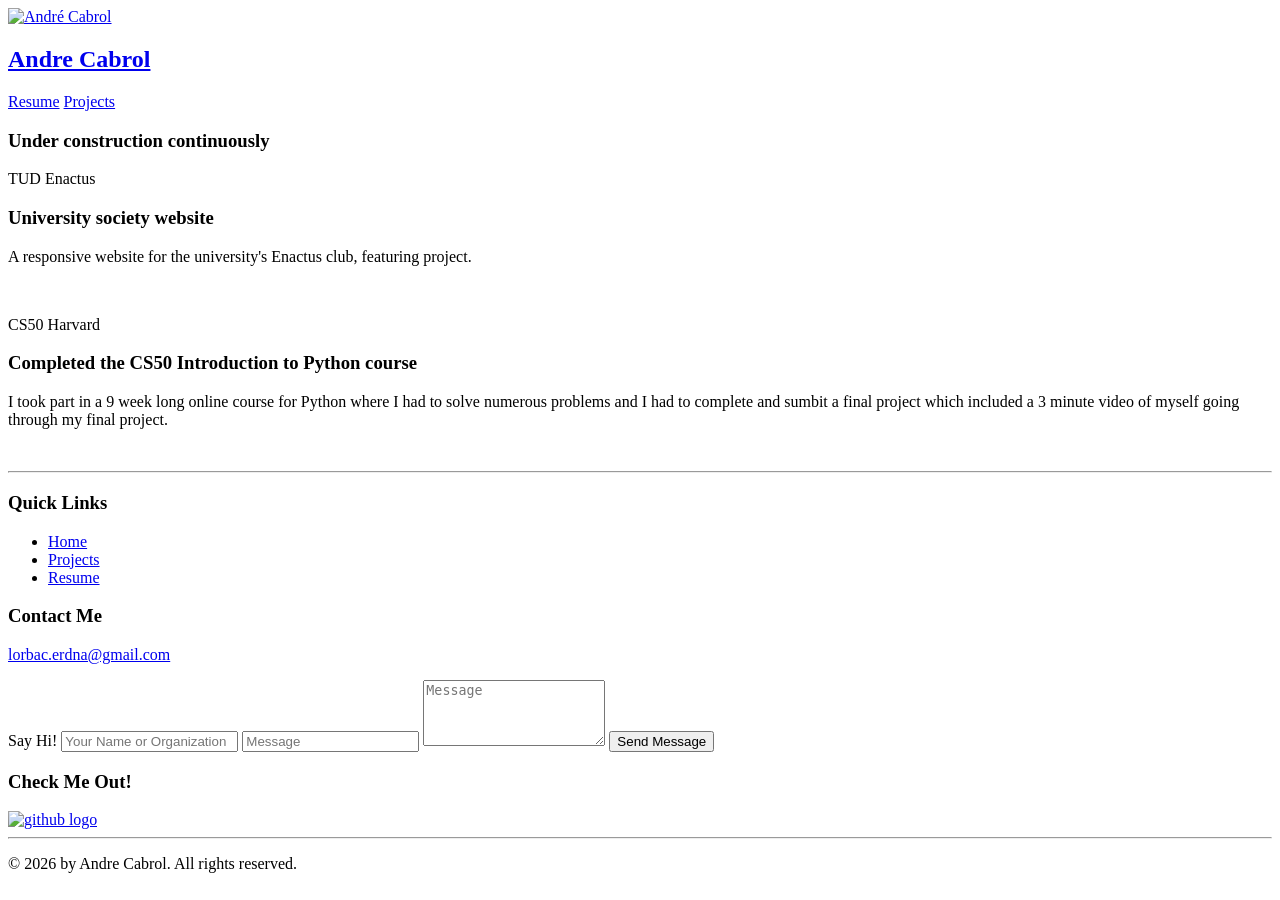
==== projects.html @ b54ac52d "form" ====
<!DOCTYPE html>
<html lang="en">

<head>
    <meta charset="UTF-8">
    <meta name="viewport" content="width=device-width, initial-scale=1.0">
    <title>My Projects!-Andre</title>
    <link rel="stylesheet" href="style.css">
    <link rel="preconnect" href="https://fonts.googleapis.com">
    <link rel="preconnect" href="https://fonts.gstatic.com" crossorigin>
    <link
        href="https://fonts.googleapis.com/css2?family=Abril+Fatface&family=Archivo+Black&family=Merriweather:ital,opsz,wght@0,18..144,300..900;1,18..144,300..900&family=Space+Mono:ital,wght@0,400;0,700;1,400;1,700&family=Work+Sans:ital,wght@0,100..900;1,100..900&display=swap"
        rel="stylesheet">
    <link
        href="https://fonts.googleapis.com/css2?family=Abril+Fatface&family=Archivo+Black&family=Merriweather:ital,opsz,wght@0,18..144,300..900;1,18..144,300..900&family=Open+Sans:ital,wght@0,300..800;1,300..800&family=Space+Mono:ital,wght@0,400;0,700;1,400;1,700&family=Work+Sans:ital,wght@0,100..900;1,100..900&display=swap"
        rel="stylesheet">
    <link rel="icon" href="images/nameLogo.png" type="image/png">
    <script src="https://kit.fontawesome.com/720de92e9b.js" crossorigin="anonymous"></script>
</head>

<body>
    <section class="navsection">
        <a href="index.html" class="nameLogo">
            <img src="images/nameLogo.png" alt="André Cabrol">
            <h2>Andre Cabrol</h2>
        </a>
        <nav role="navigation" style="transition: all; transform: translateY(0px) translateX(0px);" class="navigation">


            <a href="Andre-Cabrol.pdf" class="nav-link nav-p" style="max-width: 1004px;">Resume</a>

            <a href="projects.html" class="nav-link nav-p" style="max-width: 1004px;">Projects</a>



        </nav>
    </section>
    <div class="pgproject">
        <div class="constr-box">
            <h3 class="h3-constr"><b>Under construction continuously</b></h3>
        </div>
        <div class="project-card">
            <div class="project-card-content">
                <p class="org">TUD Enactus</p>
                <h3>University society website</h3>
                <p>A responsive website for the university's Enactus club, featuring project.</p>
            </div>
            <a href=""><img class="project-card-img" src="images/enactus-project-img.png" alt=""></a>
        </div>
        <div class="project-card">
            <div class="project-card-content">
                <p class="org">CS50 Harvard</p>
                <h3>Completed the CS50 Introduction to Python course</h3>
                <p>I took part in a 9 week long online course for Python where I had to solve numerous problems and I
                    had to complete and sumbit a final project which included a 3 minute video of myself going through
                    my final project.</p>
            </div>
            <a href=""><img class="project-card-img" src="images/" alt=""></a>
        </div>
    </div>
    <footer>
        <div>
            <hr>
        </div>
        <div class="ft-content">

            <div class="ft-box">
                <h3 class="ft-h3">Quick Links</h3>
                <ul>
                    <li class="qlink"><a href="index.html">Home</a></li>
                    <li class="qlink"><a href="projects.html">Projects</a></li>
                    <li class="qlink"><a href="Resume.html">Resume</a></li>
                </ul>
            </div>
            <div class="ft-box email-c">
                <h3 class="ft-h3">Contact Me</h3>
                <a href="mailto:lorbac.erdna@gmail.com" target="_blank">
                    <p><i class="fa-c fa-solid fa-envelope"></i> lorbac.erdna@gmail.com</p>
                </a>
                <form class="contact-form" action="https://send.webforms.to/wft_jjjt4yd97hhkkgtuuwcm" method="POST">
                    <label placeholder="Say Hi!" class="contact-lbl" for="message">Say Hi!</label>
                    <input placeholder="Your Name or Organization" class="text" type="text" name="name" required />
                    <input placeholder="Message" class="text" type="email" name="email" required />

                    <textarea placeholder="Message" class="text" name="message" rows="4" required></textarea>
                    <button type="submit" class="cta-button-2">Send Message <i class="fa-regular fa-paper-plane"
                            style="color: rgb(255, 255, 255);"></i></button>
                </form>



            </div>
            <div class="ft-box emai">
                <h3 class="ft-h3">Check Me Out!</h3>
                <a href="https://github.com/Cabrolse" alt="Github link"><img src="images/github.png" class="ft-social"
                        alt="github logo"></a>
            </div>
        </div>
        <hr>
        <div class="footer-bottom">
            <p>&copy; 2026 by Andre Cabrol. All rights reserved.</p>

        </div>


    </footer>

    <script src="script.js">
    </script>
</body>

</html>
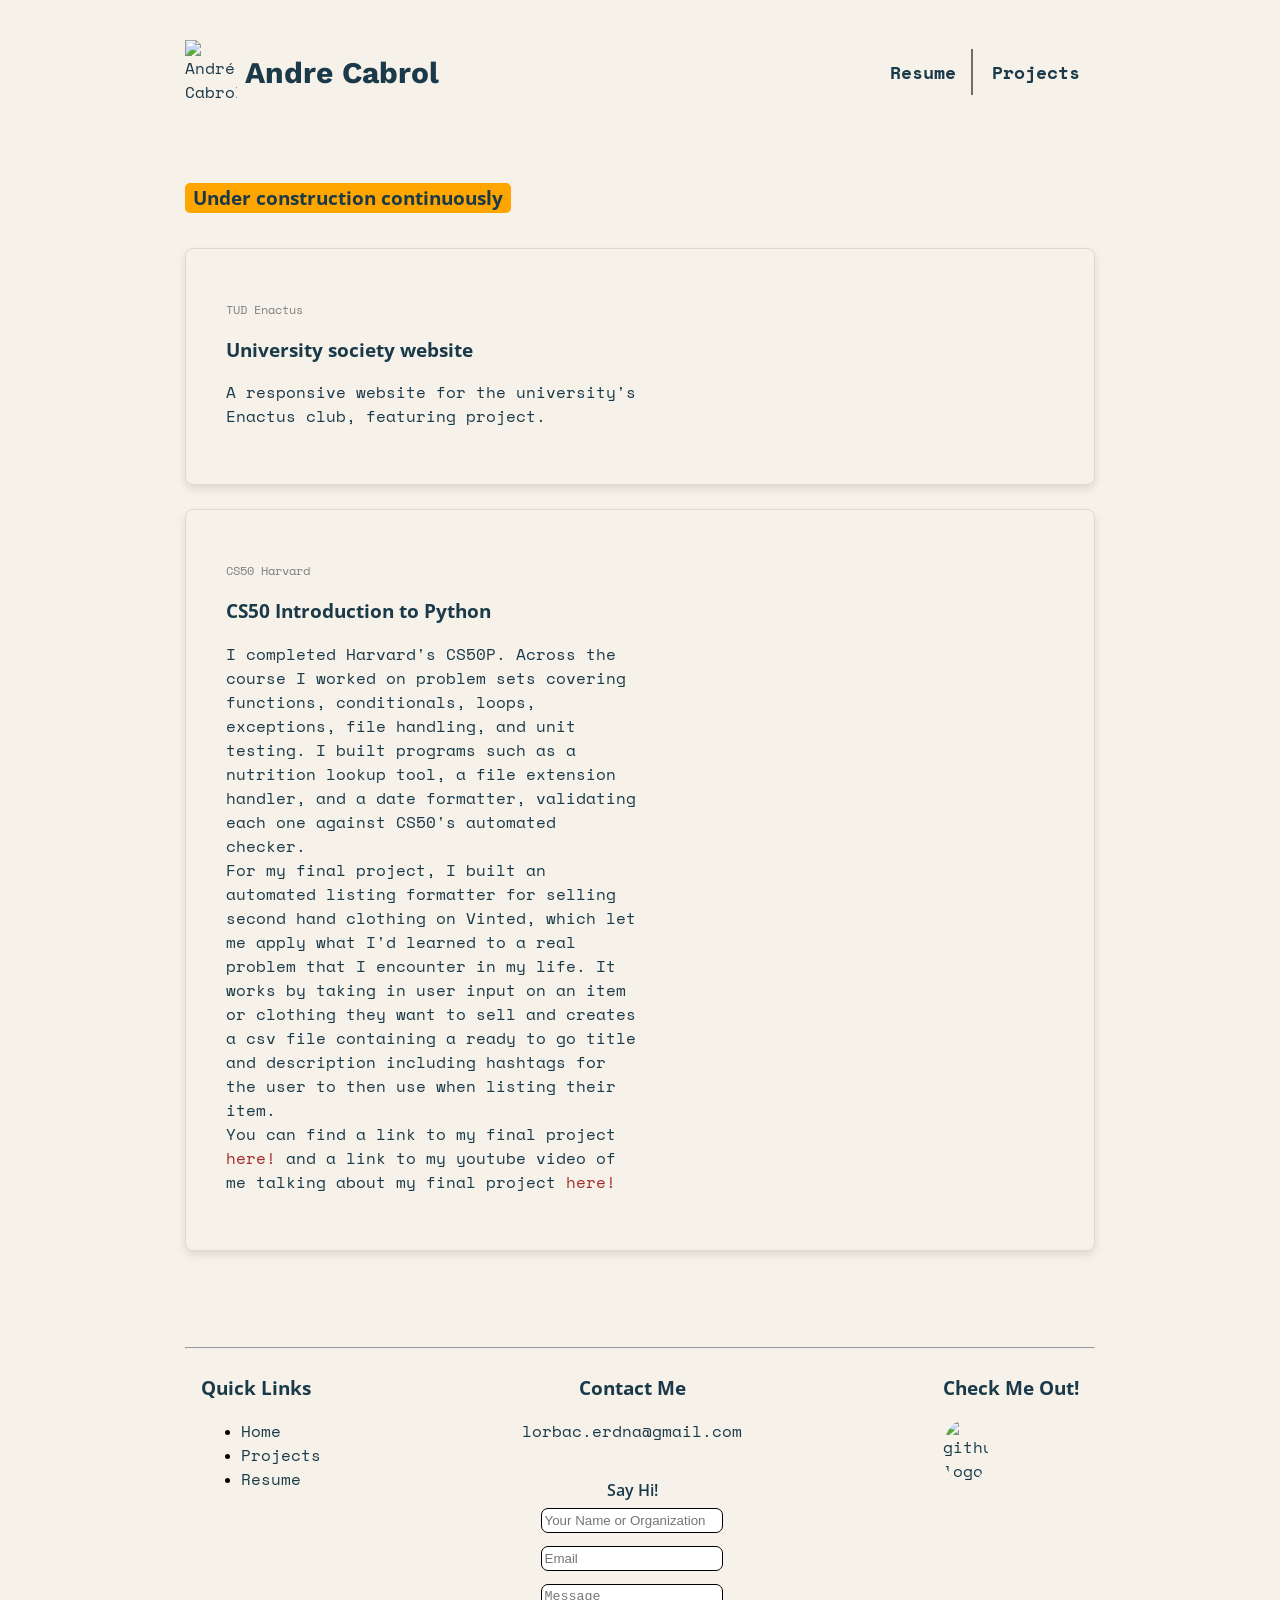
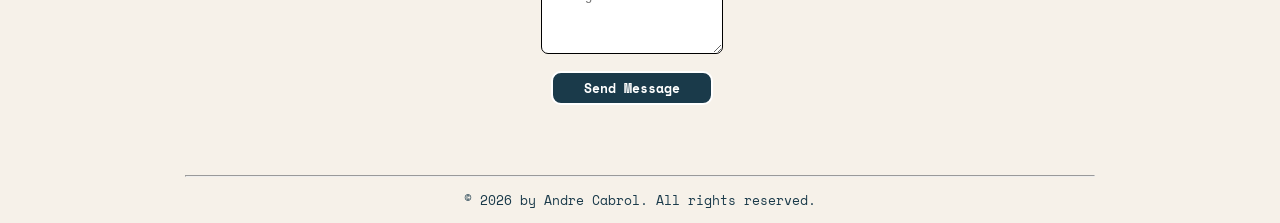
==== commit 08093fef: "added cs50P to projects, tweaked footer" ====
--- a/projects.html
+++ b/projects.html
@@ -50,12 +50,28 @@
         <div class="project-card">
             <div class="project-card-content">
                 <p class="org">CS50 Harvard</p>
-                <h3>Completed the CS50 Introduction to Python course</h3>
-                <p>I took part in a 9 week long online course for Python where I had to solve numerous problems and I
-                    had to complete and sumbit a final project which included a 3 minute video of myself going through
-                    my final project.</p>
+                <h3>CS50 Introduction to Python</h3>
+                <p>I completed Harvard's CS50P. Across the course I worked on problem sets covering functions,
+                    conditionals, loops, exceptions, file handling, and unit testing. I built programs
+                    such as a nutrition lookup tool, a file extension handler, and a date formatter, validating
+                    each one against CS50's automated checker.
+                    <br>
+                    For my final project, I built an automated
+                    listing formatter for selling second hand clothing on Vinted, which let me apply what I'd
+                    learned to a real problem that I encounter in my life. It works by taking in user input on
+                    an item or clothing they want to sell and creates a csv file containing a ready to go
+                    title and description including hashtags for the user to then use when listing their item.
+                    <br>
+                    You can find a link to my final project <a href="https://github.com/Cabrolse/CS50-final-project2"
+                        style="color: brown">here!</a> and a link to my youtube video of me talking about my
+                    final project <a href="https://youtu.be/NmfFCqXqmx0?si=HtzMQELiMqKAx57e"
+                        style="color: brown;">here!</a>
+
+                </p>
             </div>
-            <a href=""><img class="project-card-img" src="images/" alt=""></a>
+            <a href="https://cs50.harvard.edu/certificates/6349d56a-e161-4eae-a6f4-4a55f56166c6"><img
+                    class="project-card-img"
+                    src="https://certificates.cs50.io/6349d56a-e161-4eae-a6f4-4a55f56166c6.png?size=letter" alt=""></a>
         </div>
     </div>
     <footer>
@@ -80,7 +96,7 @@
                 <form class="contact-form" action="https://send.webforms.to/wft_jjjt4yd97hhkkgtuuwcm" method="POST">
                     <label placeholder="Say Hi!" class="contact-lbl" for="message">Say Hi!</label>
                     <input placeholder="Your Name or Organization" class="text" type="text" name="name" required />
-                    <input placeholder="Message" class="text" type="email" name="email" required />
+                    <input placeholder="Email" class="text" type="email" name="email" required />
 
                     <textarea placeholder="Message" class="text" name="message" rows="4" required></textarea>
                     <button type="submit" class="cta-button-2">Send Message <i class="fa-regular fa-paper-plane"
--- a/style.css
+++ b/style.css
@@ -0,0 +1,859 @@
+/* elements */
+:root {
+  --dblue: #1a3a4a;
+  --mblue: #ff7f50;
+  --secondary-color: #8e969d;
+  --accent-color: #6e6e6e;
+  --background-color: #f6f1e9;
+  --text-color: #524d4d;
+}
+
+body {
+  max-width: 940px;
+  margin-left: auto;
+  margin-right: auto;
+  overflow: scroll;
+  background-color: var(--background-color);
+  padding: 0 15px;
+  width: 100%;
+}
+
+h1 {
+  font-family: "Archivo Black";
+  z-index: 1;
+  position: absolute;
+  padding-top: 20px;
+  color: var(--dblue);
+}
+
+h2 {
+  z-index: 1;
+  font-family: "work sans";
+  color: var(--dblue);
+}
+
+h3,
+label {
+  font-family: "open sans";
+  color: var(--dblue);
+}
+
+p,
+a,
+
+button {
+  font-family: "space mono";
+  color: var(--dblue);
+}
+
+a {
+  background-color: #0000;
+  text-decoration: none;
+  color: var(--dblue);
+}
+
+* {
+  box-sizing: border-box;
+}
+
+/* navbar */
+.navsection {
+  padding-top: 32px;
+  max-width: 940px;
+  margin-left: auto;
+  margin-right: auto;
+  height: auto;
+  display: flex;
+  flex-wrap: wrap;
+  justify-content: space-between;
+  align-items: center;
+  padding-bottom: 20px;
+}
+
+.nameLogo {
+  float: left;
+  position: relative;
+  display: inline-flex;
+  align-items: center;
+  gap: 0.5rem;
+  text-decoration: none;
+}
+
+.nameLogo img {
+  width: 52px;
+  height: auto;
+  transition: transform 0.3s ease;
+}
+
+.nameLogo h2 {
+  margin: 0;
+  font-size: 30px;
+  color: var(--dblue);
+  transition: 0.3s ease;
+}
+
+.nameLogo:hover h2 {
+  color: var(--mblue);
+}
+
+.nameLogo:hover img {
+  transform: rotate(15deg);
+}
+
+.nav-p {
+  text-align: center;
+}
+
+.nav-link {
+  padding: 10px 15px;
+  text-decoration: none;
+  border-right: 2px solid #6e6e6e;
+  transition:
+    color 0.3s ease,
+    transform 0.3s ease;
+  transform-origin: center;
+  font-weight: 600;
+  font-size: clamp(14px, 3vw, 18px);
+}
+
+.nav-link:last-child {
+  border-right: none;
+}
+
+.nav-link:hover {
+  color: var(--mblue);
+}
+
+.navigation {
+  float: right;
+  max-width: fit-content;
+}
+
+.mycontain {
+  padding-top: 70px;
+  padding-bottom: 50px;
+}
+
+/* hero of my main page! */
+.hero-andre {
+  border-radius: 50%;
+  transition:
+    transform 0.5s ease,
+    box-shadow 0.5s ease;
+  border: 10px solid var(--mblue);
+  width: clamp(150px, 40vw, 300px);
+  height: auto;
+  max-width: 100%;
+  animation: pop 1.5s ease;
+}
+
+.hero-andre:hover {
+  box-shadow: 0 12px 24px rgba(255, 127, 80, 0.45);
+  /* Soft coral */
+  transform: scale(1.05);
+}
+
+.hero-part1 {
+  display: flex;
+  text-align: right;
+  gap: 1rem;
+}
+
+.hero-h2 {
+  font-size: clamp(28px, 6vw, 50px);
+  opacity: 0;
+  animation: fadeInUp 1s ease;
+  animation-fill-mode: forwards;
+  animation-delay: 0.9s;
+}
+
+.hero-h1 {
+  font-size: clamp(48px, 12vw, 90px);
+  font-weight: 800;
+  opacity: 0;
+  animation: fadeIndown 1s ease;
+  animation-fill-mode: forwards;
+}
+
+.hero-home-h3 {
+  font-size: clamp(18px, 5vw, 30px);
+  animation: fadeinRight 1s ease;
+}
+
+.hero-p {
+  font-size: clamp(14px, 4vw, 22px);
+  opacity: 0;
+  animation: fadeinRight 1s ease;
+  animation-fill-mode: forwards;
+  animation-delay: 0.5s;
+}
+
+.hero-part2 {
+  display: flex;
+  align-items: center;
+  gap: 2rem;
+}
+
+.hero-social img {
+  width: clamp(40px, 10vw, 60px);
+  border-radius: 50%;
+  transition:
+    transform 0.3s ease,
+    box-shadow 0.3s ease;
+  position: relative;
+}
+
+.social1 {
+  opacity: 0;
+  animation: fadeinRight 1s ease;
+  animation-fill-mode: forwards;
+  animation-delay: 0.7s;
+}
+
+.social2 {
+  opacity: 0;
+  animation: fadeinRight 1s ease;
+  animation-fill-mode: forwards;
+  animation-delay: 0.9s;
+}
+
+.social3 {
+  opacity: 0;
+  animation: fadeinRight 1s ease;
+  animation-fill-mode: forwards;
+  animation-delay: 1.1s;
+}
+
+.hero-social:hover img {
+  transform: translateX(5px);
+  box-shadow: 0 12px 24px rgba(255, 127, 80, 0.3);
+  /* Soft coral glow */
+  transition: all 0.3s cubic-bezier(0.175, 0.885, 0.32, 1.275);
+}
+
+/* footer */
+.ft-social {
+  width: clamp(35px, 8vw, 45px);
+  height: auto;
+  border-radius: 50%;
+  transition:
+    transform 0.5s ease,
+    box-shadow 0.5s ease;
+  display: flex;
+  justify-content: center;
+  align-items: center;
+}
+
+.ft-social:hover {
+  transform: translateY(-5px);
+  box-shadow: 0 12px 24px rgba(255, 127, 80, 0.3);
+  /* Soft coral glow */
+  transition: all 0.3s cubic-bezier(0.175, 0.885, 0.32, 1.275);
+}
+
+.ft-content {
+  display: flex;
+  justify-content: space-between;
+  align-items: flex-start;
+  flex-wrap: wrap;
+  gap: clamp(1rem, 5vw, 2.5rem);
+  margin: 0 auto;
+  max-width: 1100px;
+  margin-bottom: 2.5rem;
+  padding: 0 1rem;
+}
+
+.ft-content a {
+  transition: color 0.3s ease;
+}
+
+.ft-content a:hover {
+  color: var(--mblue);
+}
+
+.ftbox {
+  display: flex;
+  flex-direction: column;
+  align-items: center;
+  text-align: center;
+  padding: 20px 0;
+}
+
+.email-c {
+  text-align: center;
+}
+
+.contact-form {
+  padding: 20px;
+  display: flex;
+  flex-direction: column;
+}
+
+.contact-lbl {
+  font-weight: 600;
+}
+
+.cta-button-2 {
+  margin: 10px;
+  padding: 5px 0px;
+  border-radius: 10px;
+  font-weight: 600;
+  background-color: var(--dblue);
+  border: 2px solid;
+  opacity: 1;
+  color: white;
+}
+
+.ft-h3 li {
+  list-style: none;
+}
+
+.text {
+  border-radius: 7px;
+  margin: 0.5em 0;
+  border: 1.5px solid;
+  padding: 0.3em 0.2em;
+}
+
+.footer-bottom {
+  font-size: small;
+  font-weight: 100;
+  text-align: center;
+}
+
+/* hero of my resume page! */
+.hero-res {
+  align-items: center;
+  text-align: center;
+  animation: fadepop 1.5s ease;
+  animation-fill-mode: forwards;
+  animation-delay: 0.2s;
+}
+
+.cv {
+  width: clamp(120px, 50vw, 200px);
+  height: auto;
+  border-radius: 10px;
+  border: 2px solid #ccc;
+  transition:
+    box-shadow 0.3s ease,
+    transform 0.5s ease;
+  animation: wiggle 2s infinite;
+
+}
+
+.cv-page {
+  padding: 140px 0;
+}
+
+
+.cv:hover {
+  box-shadow: 0 12px 24px rgba(255, 127, 80, 0.77);
+  /* Soft coral glow */
+  transition: all 0.3s cubic-bezier(0.175, 0.885, 0.32, 1.275);
+  transform: translateY(-5px);
+}
+
+/* hero of my projects page! */
+
+.pgproject {
+  padding: 1rem 0 4rem;
+}
+
+.constr-box {
+  margin: 0;
+  padding: 1.5rem 0 1rem;
+  display: flex;
+  justify-content: left;
+  align-items: center;
+
+  opacity: 0;
+  animation: fadeInUp 0.8s ease;
+  animation-fill-mode: forwards;
+  animation-delay: 0.2s;
+  background-color: var(--background-color);
+}
+
+.h3-constr {
+  background-color: orange;
+  text-align: center;
+  padding: 4px 8px;
+  display: inline-block;
+  border-radius: 5px;
+  line-height: 1.2;
+}
+
+.space {
+  padding: clamp(50px, 10vw, 320px);
+}
+
+.space-res {
+  padding: clamp(50px, 10vw, 300px);
+}
+
+.project-card {
+  display: flex;
+  align-items: center;
+  border: 1px solid rgba(26, 58, 74, 0.12);
+  border-radius: 8px;
+  box-shadow: 0 4px 8px rgba(0, 0, 0, 0.1);
+  transition:
+    transform 0.3s ease,
+    box-shadow 0.3s ease;
+  gap: 20px;
+  padding: 20px;
+  margin-bottom: 1.5rem;
+}
+
+.org {
+  color: grey;
+  font-size: 12px;
+}
+
+.project-card-content {
+  flex: 1 1 0;
+  padding: 20px;
+  min-width: 0;
+}
+
+.project-card>a {
+  flex: 0 1 45%;
+  min-width: 0;
+}
+
+.project-card-img {
+  display: block;
+  width: 100%;
+  max-width: 450px;
+  height: auto;
+  border-radius: 10px;
+}
+
+/* RESPONSIVE DESIGN FOR TABLET & MOBILE */
+
+/* Keep project cards stacked until there is enough room for the image. */
+@media (max-width: 900px) {
+  .project-card {
+    align-items: stretch;
+    flex-direction: column;
+    gap: 0.5rem;
+    padding: 1rem;
+  }
+
+  .project-card-content {
+    padding: 0.75rem;
+  }
+
+  .project-card-img {
+    width: 100%;
+    max-width: none;
+  }
+
+  .project-card>a {
+    flex-basis: auto;
+  }
+}
+
+/* Tablets (768px and below) */
+@media (max-width: 768px) {
+  body {
+    padding: 0 10px;
+  }
+
+  .navsection {
+    flex-direction: column;
+    padding-top: 20px;
+    padding-bottom: 15px;
+    height: auto;
+    gap: 15px;
+  }
+
+  .nameLogo {
+    width: 100%;
+    justify-content: center;
+    margin-bottom: 10px;
+  }
+
+  .nameLogo h2 {
+    font-size: 24px;
+  }
+
+  .nameLogo img {
+    width: 40px;
+  }
+
+  .navigation {
+    width: 100%;
+    display: flex;
+    justify-content: center;
+    flex-wrap: wrap;
+    float: none;
+  }
+
+  .nav-link {
+    padding: 8px 12px;
+    font-size: 14px;
+    border-right: 2px solid #6e6e6e;
+  }
+
+  .mycontain {
+    padding-top: 30px;
+    padding-bottom: 50px;
+  }
+
+  .hero-part1 {
+    flex-direction: column;
+    text-align: center;
+    gap: 0.5rem;
+  }
+
+  .hero-h2 {
+    font-size: 28px;
+  }
+
+  .hero-h1 {
+    font-size: 50px;
+  }
+
+  .hero-home-h3 {
+    font-size: 20px;
+  }
+
+  .hero-p {
+    font-size: 16px;
+  }
+
+  .hero-part2 {
+    flex-direction: column;
+    gap: 1.5rem;
+  }
+
+  .hero-andre {
+    width: clamp(140px, 40vw, 250px);
+  }
+
+  .hero-social img {
+    width: clamp(40px, 10vw, 50px);
+  }
+
+  .ft-content {
+    gap: 1.5rem;
+    flex-direction: column;
+  }
+
+  .ftbox {
+    flex: 1 1 100%;
+    text-align: center;
+  }
+
+  .cv {
+    width: clamp(100px, 40vw, 180px);
+  }
+
+  .constr-box {
+    padding-top: 1rem;
+  }
+
+}
+
+.project-card {
+  opacity: 0;
+  animation: fadeIndown 1s ease;
+  animation-fill-mode: forwards;
+}
+
+/* Mobile Phones (480px and below) */
+@media (max-width: 480px) {
+  body {
+    padding: 0 8px;
+  }
+
+  h1 {
+    padding-top: 10px;
+    position: relative;
+  }
+
+  .navsection {
+    padding-top: 15px;
+    padding-bottom: 10px;
+    gap: 10px;
+  }
+
+  .nameLogo {
+    font-size: 14px;
+    margin-bottom: 5px;
+  }
+
+  .nameLogo h2 {
+    font-size: 18px;
+  }
+
+  .nameLogo img {
+    width: 32px;
+  }
+
+  .navigation {
+    gap: 0;
+    width: 100%;
+  }
+
+  .nav-link {
+    padding: 6px 8px;
+    font-size: 12px;
+    border-right: 1px solid #6e6e6e;
+  }
+
+  .nav-p {
+    text-align: center;
+  }
+
+  .mycontain {
+    padding-top: 20px;
+    padding-bottom: 30px;
+  }
+
+  h2 {
+    font-size: 18px;
+  }
+
+  h3 {
+    font-size: 14px;
+  }
+
+  p,
+  a {
+    font-size: 12px;
+  }
+
+  .hero-part1 {
+    flex-direction: column;
+    text-align: center;
+    gap: 0.25rem;
+  }
+
+  .hero-h2 {
+    font-size: 20px;
+  }
+
+  .hero-h1 {
+    font-size: 36px;
+    position: relative;
+  }
+
+  .hero-home-h3 {
+    font-size: 16px;
+  }
+
+  .hero-p {
+    font-size: 13px;
+    line-height: 1.4;
+  }
+
+  .hero-part2 {
+    flex-direction: column;
+    gap: 1rem;
+    text-align: center;
+  }
+
+  .hero-andre {
+    width: clamp(100px, 35vw, 180px);
+    border: 6px solid var(--mblue);
+  }
+
+  .hero-social img {
+    width: 35px;
+  }
+
+  .ft-social {
+    width: clamp(30px, 8vw, 40px);
+  }
+
+  .ft-content {
+    gap: 1rem;
+    flex-direction: column;
+  }
+
+  .ftbox {
+    flex: 1 1 100%;
+    text-align: center;
+  }
+
+  .footer-bottom {
+    font-size: 10px;
+    margin-top: 10px;
+  }
+
+  .space {
+    padding: clamp(30px, 5vw, 80px);
+  }
+
+  .space-res {
+    padding: clamp(30px, 5vw, 80px);
+  }
+
+  .hero-res {
+    padding: clamp(30px, 5vw, 60px) 0;
+  }
+
+  .cv {
+    width: clamp(80px, 35vw, 150px);
+  }
+
+  .constr-box {
+    padding: 0.75rem 0 1rem;
+  }
+
+  .h3-constr {
+    font-size: 14px;
+    padding: 3px 6px;
+  }
+
+  .pgproject {
+    padding-bottom: 2rem;
+  }
+
+  .project-card {
+    gap: 0.25rem;
+    padding: 0.75rem;
+    margin-bottom: 1rem;
+  }
+
+  .project-card-content {
+    padding: 0.5rem;
+  }
+
+  .project-card-content h3 {
+    line-height: 1.35;
+  }
+
+  .project-card-content p {
+    line-height: 1.5;
+  }
+}
+
+/* Extra small devices (under 360px) */
+@media (max-width: 360px) {
+  .nameLogo h2 {
+    font-size: 16px;
+  }
+
+  .hero-h1 {
+    font-size: 28px;
+  }
+
+  .hero-h2 {
+    font-size: 16px;
+  }
+
+  .hero-home-h3 {
+    font-size: 14px;
+  }
+
+  .hero-p {
+    font-size: 12px;
+  }
+
+  .nav-link {
+    padding: 5px 6px;
+    font-size: 11px;
+  }
+
+  .h1-about {
+    font-size: 22px;
+  }
+}
+
+@keyframes pop {
+  0% {
+    transform: scale(0.5);
+  }
+
+  50% {
+    transform: scale(1.1);
+  }
+
+  100% {
+    transform: scale(1);
+  }
+}
+
+@keyframes fadepop {
+  0% {
+    opacity: 0;
+    transform: scale(0.2);
+  }
+
+  50% {
+    opacity: 0.8;
+    transform: scale(1.1);
+  }
+
+  100% {
+    opacity: 1;
+    transform: scale(1);
+  }
+}
+
+@keyframes fadeinRight {
+  0% {
+    opacity: 0;
+    transform: translateX(100px);
+  }
+
+  100% {
+    opacity: 1;
+    transform: translateX(0);
+  }
+}
+
+@keyframes fadeIndown {
+  0% {
+    opacity: 0;
+    transform: translateY(50px);
+  }
+
+  100% {
+    opacity: 1;
+    transform: translateY(0);
+  }
+}
+
+@keyframes fadeInUp {
+  0% {
+    opacity: 0;
+    transform: translateY(-50px);
+  }
+
+  100% {
+    opacity: 1;
+    transform: translateY(0);
+  }
+}
+
+@keyframes wiggle {
+
+  0%,
+  100% {
+    transform: rotate(0deg);
+  }
+
+  5% {
+    transform: rotate(-4deg);
+  }
+
+  10% {
+    transform: rotate(4deg);
+  }
+
+  15% {
+    transform: rotate(-3deg);
+  }
+
+  20% {
+    transform: rotate(3deg);
+  }
+
+  25% {
+    transform: rotate(0deg);
+  }
+}
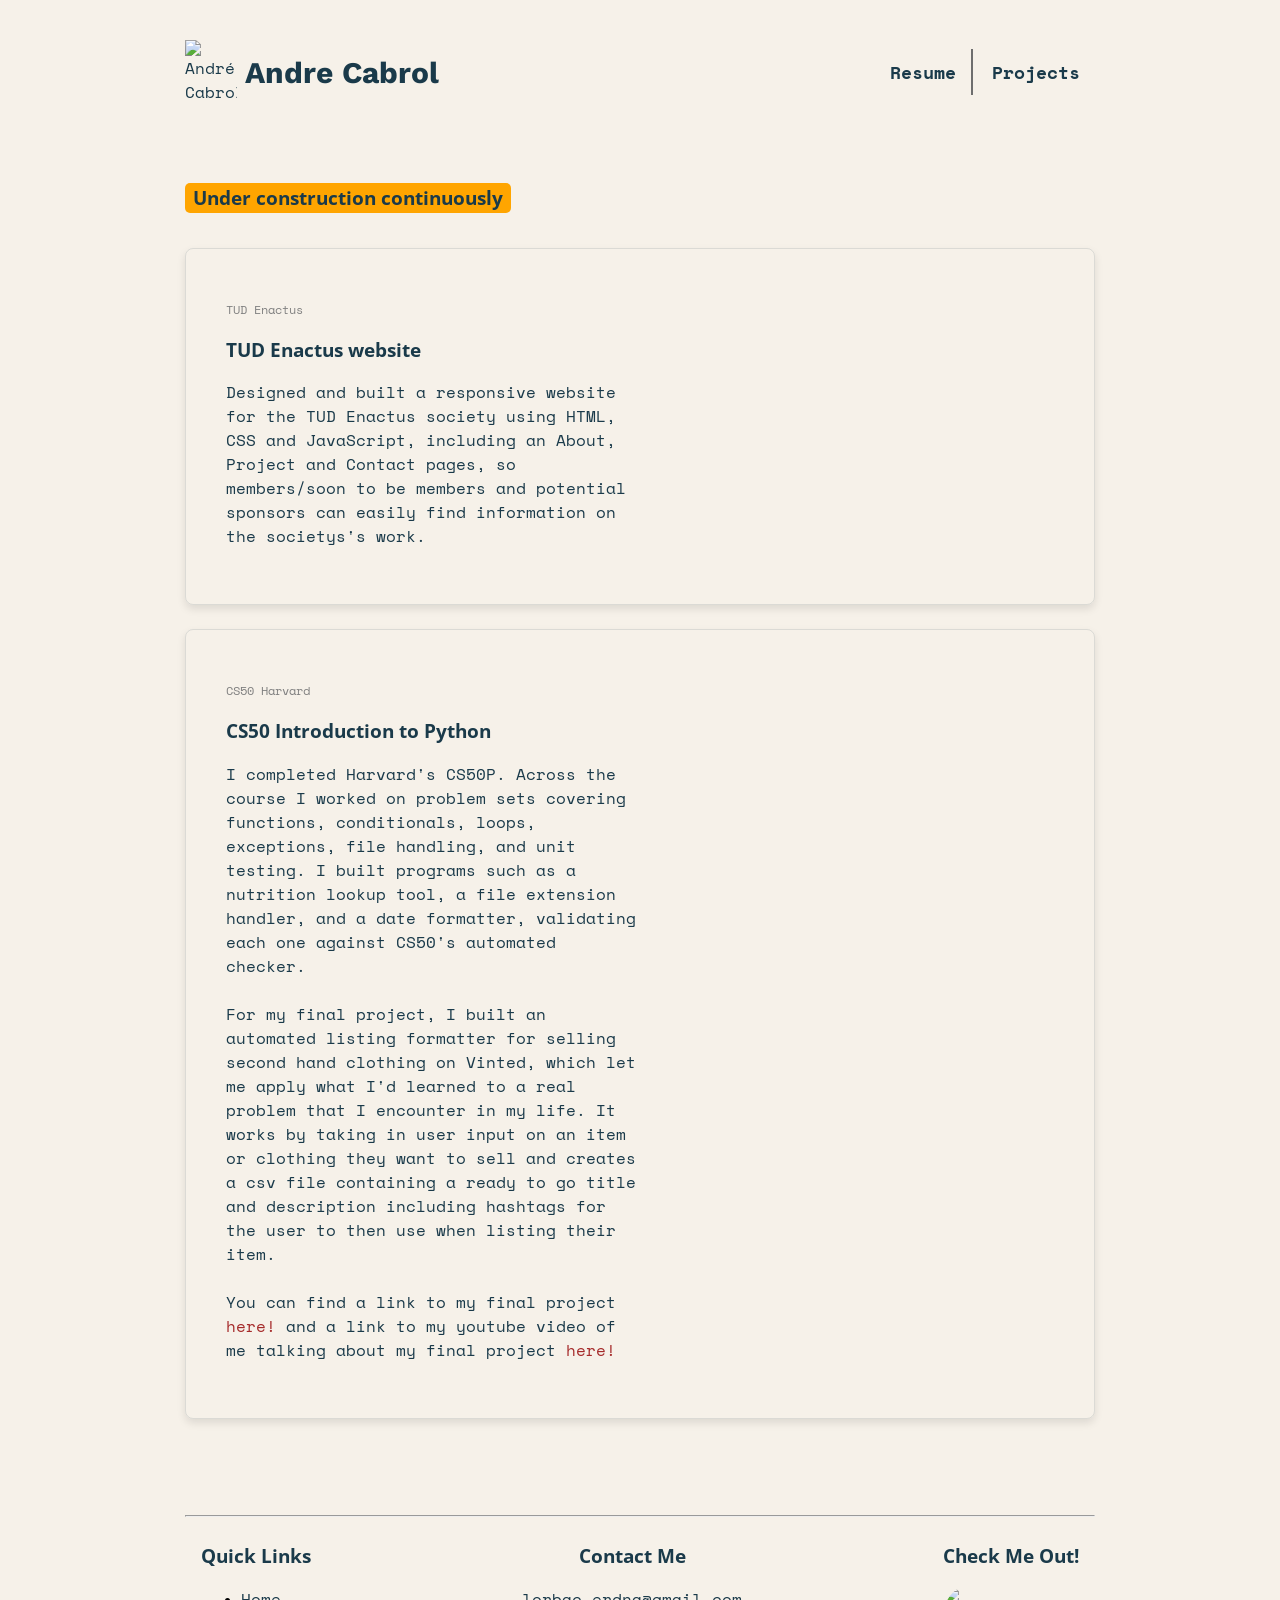
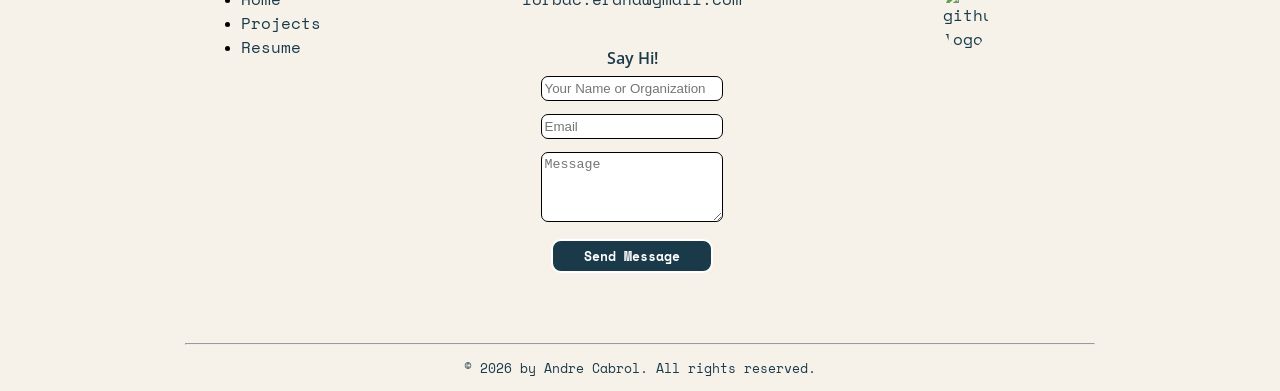
==== commit 1fa4ae84: "mess" ====
--- a/projects.html
+++ b/projects.html
@@ -42,8 +42,12 @@
         <div class="project-card">
             <div class="project-card-content">
                 <p class="org">TUD Enactus</p>
-                <h3>University society website</h3>
-                <p>A responsive website for the university's Enactus club, featuring project.</p>
+                <h3>TUD Enactus website</h3>
+                <p>Designed and built a responsive website for the TUD Enactus society using HTML, CSS
+                    and JavaScript, including an About, Project and Contact pages, so members/soon to be members and
+                    potential
+                    sponsors can easily find information on the societys's work.
+                </p>
             </div>
             <a href=""><img class="project-card-img" src="images/enactus-project-img.png" alt=""></a>
         </div>
@@ -55,13 +59,13 @@
                     conditionals, loops, exceptions, file handling, and unit testing. I built programs
                     such as a nutrition lookup tool, a file extension handler, and a date formatter, validating
                     each one against CS50's automated checker.
-                    <br>
+                    <br> <br>
                     For my final project, I built an automated
                     listing formatter for selling second hand clothing on Vinted, which let me apply what I'd
                     learned to a real problem that I encounter in my life. It works by taking in user input on
                     an item or clothing they want to sell and creates a csv file containing a ready to go
                     title and description including hashtags for the user to then use when listing their item.
-                    <br>
+                    <br> <br>
                     You can find a link to my final project <a href="https://github.com/Cabrolse/CS50-final-project2"
                         style="color: brown">here!</a> and a link to my youtube video of me talking about my
                     final project <a href="https://youtu.be/NmfFCqXqmx0?si=HtzMQELiMqKAx57e"
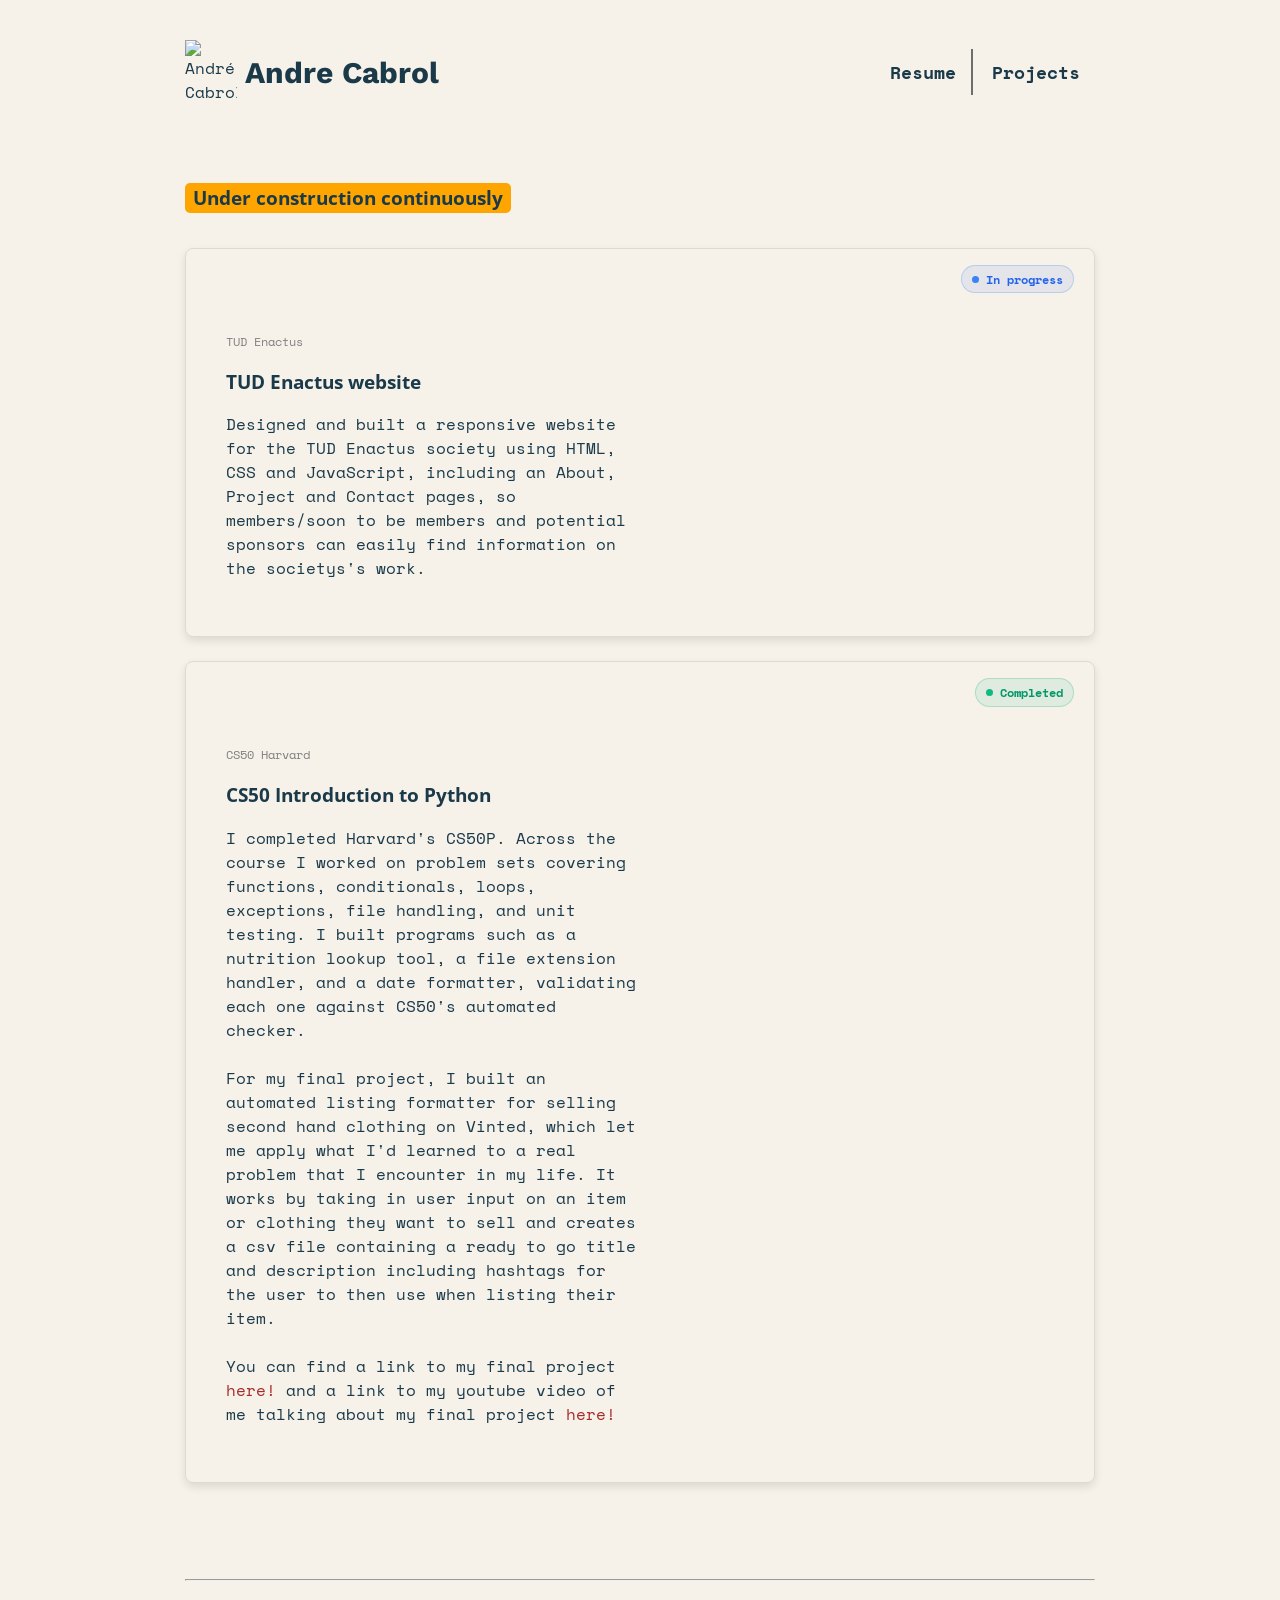
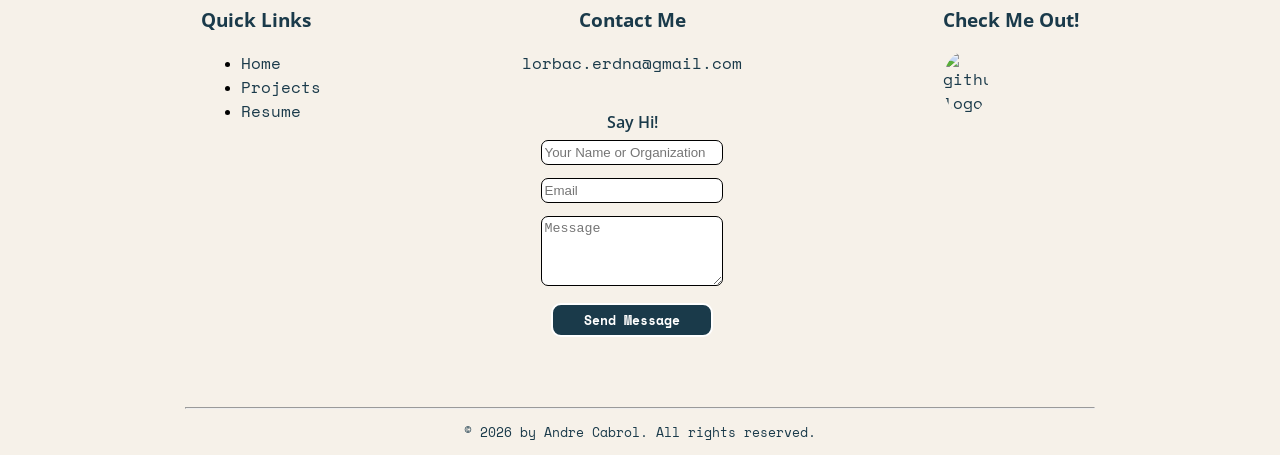
==== commit 64eb9d06: "1" ====
--- a/projects.html
+++ b/projects.html
@@ -40,6 +40,10 @@
             <h3 class="h3-constr"><b>Under construction continuously</b></h3>
         </div>
         <div class="project-card">
+            <span class="status-badge in-progress">
+                <span class="status-dot"></span>
+                In progress
+            </span>
             <div class="project-card-content">
                 <p class="org">TUD Enactus</p>
                 <h3>TUD Enactus website</h3>
@@ -52,6 +56,10 @@
             <a href=""><img class="project-card-img" src="images/enactus-project-img.png" alt=""></a>
         </div>
         <div class="project-card">
+            <span class="status-badge completed">
+                <span class="status-dot"></span>
+                Completed
+            </span>
             <div class="project-card-content">
                 <p class="org">CS50 Harvard</p>
                 <h3>CS50 Introduction to Python</h3>
@@ -70,7 +78,7 @@
                         style="color: brown">here!</a> and a link to my youtube video of me talking about my
                     final project <a href="https://youtu.be/NmfFCqXqmx0?si=HtzMQELiMqKAx57e"
                         style="color: brown;">here!</a>
-
+                <div class="progress-bar"></div>
                 </p>
             </div>
             <a href="https://cs50.harvard.edu/certificates/6349d56a-e161-4eae-a6f4-4a55f56166c6"><img
--- a/style.css
+++ b/style.css
@@ -392,6 +392,7 @@
 }
 
 .project-card {
+  position: relative;
   display: flex;
   align-items: center;
   border: 1px solid rgba(26, 58, 74, 0.12);
@@ -401,7 +402,7 @@
     transform 0.3s ease,
     box-shadow 0.3s ease;
   gap: 20px;
-  padding: 20px;
+  padding: 52px 20px 20px;
   margin-bottom: 1.5rem;
 }
 
@@ -429,6 +430,78 @@
   border-radius: 10px;
 }
 
+.status-badge {
+  position: absolute;
+  top: 16px;
+  right: 20px;
+  display: inline-flex;
+  align-items: center;
+  gap: 0.4rem;
+  padding: 0.3rem 0.65rem;
+  border-radius: 999px;
+  font-family: "Space Mono", monospace;
+  font-size: 0.75rem;
+  font-weight: 700;
+}
+
+.status-dot {
+  width: 0.45rem;
+  height: 0.45rem;
+  border-radius: 50%;
+  flex: 0 0 auto;
+}
+
+.status-badge.completed {
+  background-color: rgba(16, 185, 129, 0.1);
+  color: #059669;
+  border: 1px solid rgba(16, 185, 129, 0.25);
+}
+
+.status-badge.completed .status-dot {
+  background-color: #10b981;
+}
+
+
+.status-badge.in-progress {
+  background-color: rgba(59, 130, 246, 0.1);
+  color: #2563eb;
+  border: 1px solid rgba(59, 130, 246, 0.25);
+}
+
+.status-badge.in-progress .status-dot {
+  background-color: #3b82f6;
+  animation: pulse-ring 1.8s infinite ease-in-out;
+}
+
+
+.status-badge.on-hold {
+  background-color: rgba(245, 158, 11, 0.1);
+  color: #d97706;
+  border: 1px solid rgba(245, 158, 11, 0.25);
+}
+
+.status-badge.on-hold .status-dot {
+  background-color: #f59e0b;
+}
+
+
+@keyframes pulse-ring {
+  0% {
+    transform: scale(0.95);
+    box-shadow: 0 0 0 0 rgba(59, 130, 246, 0.7);
+  }
+
+  70% {
+    transform: scale(1);
+    box-shadow: 0 0 0 5px rgba(59, 130, 246, 0);
+  }
+
+  100% {
+    transform: scale(0.95);
+    box-shadow: 0 0 0 0 rgba(59, 130, 246, 0);
+  }
+}
+
 /* RESPONSIVE DESIGN FOR TABLET & MOBILE */
 
 /* Keep project cards stacked until there is enough room for the image. */
@@ -437,7 +510,7 @@
     align-items: stretch;
     flex-direction: column;
     gap: 0.5rem;
-    padding: 1rem;
+    padding: 3.5rem 1rem 1rem;
   }
 
   .project-card-content {
@@ -714,8 +787,14 @@
 
   .project-card {
     gap: 0.25rem;
-    padding: 0.75rem;
+    padding: 3.25rem 0.75rem 0.75rem;
     margin-bottom: 1rem;
+  }
+
+  .status-badge {
+    top: 0.75rem;
+    right: 0.75rem;
+    font-size: 0.65rem;
   }
 
   .project-card-content {
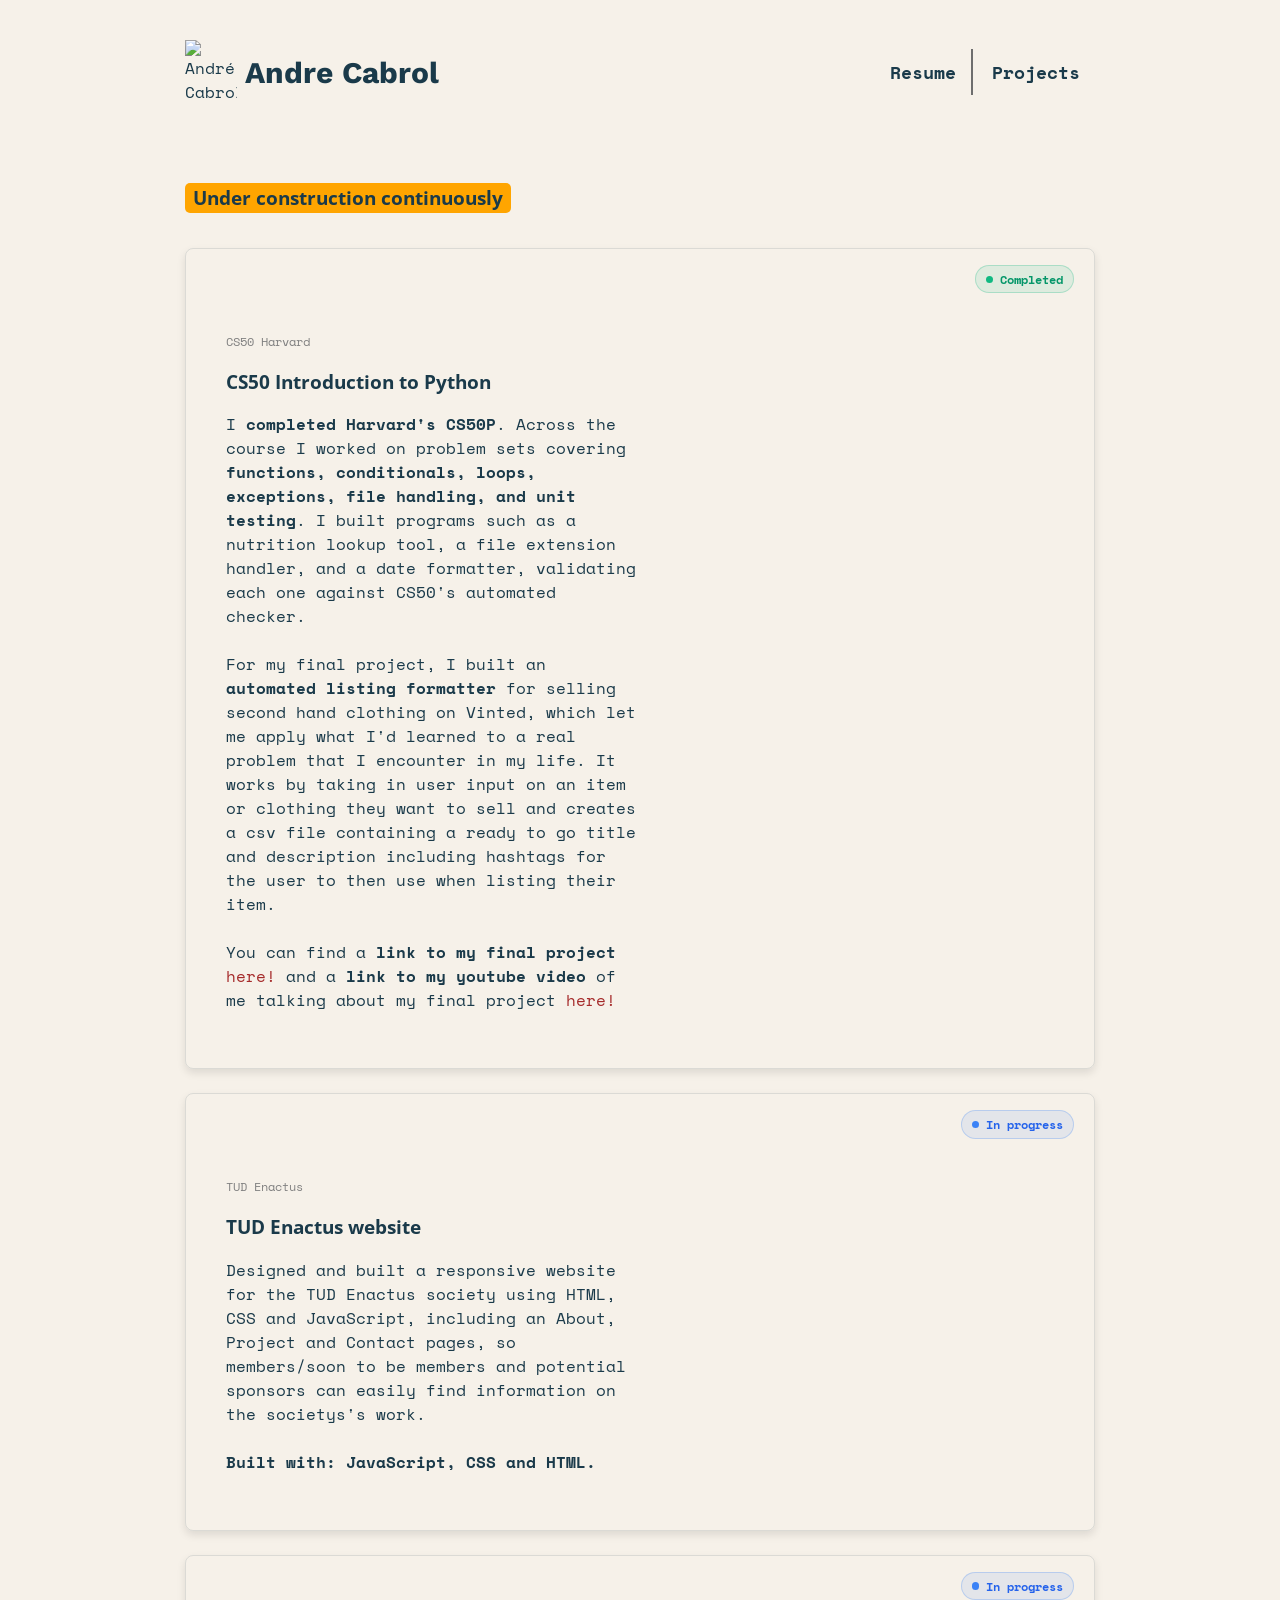
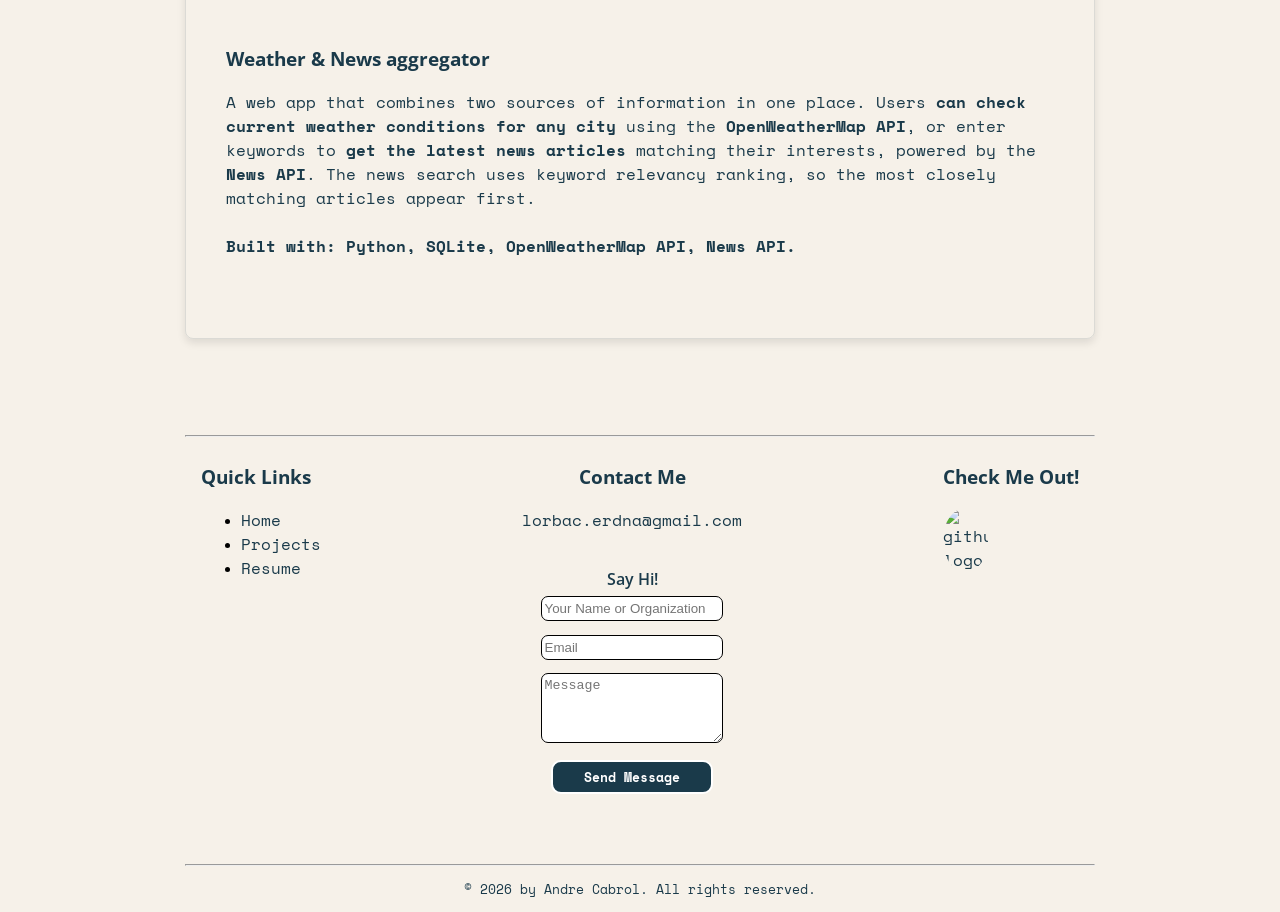
==== commit 8e77e4d5: "07/10/2026" ====
--- a/projects.html
+++ b/projects.html
@@ -39,6 +39,39 @@
         <div class="constr-box">
             <h3 class="h3-constr"><b>Under construction continuously</b></h3>
         </div>
+
+        <div class="project-card">
+            <span class="status-badge completed">
+                <span class="status-dot"></span>
+                Completed
+            </span>
+            <div class="project-card-content">
+                <p class="org">CS50 Harvard</p>
+                <h3>CS50 Introduction to Python</h3>
+                <p>I <b>completed Harvard's CS50P</b>. Across the course I worked on problem sets covering <b>functions,
+                        conditionals, loops, exceptions, file handling, and unit testing</b>. I built programs
+                    such as a nutrition lookup tool, a file extension handler, and a date formatter, validating
+                    each one against CS50's automated checker.
+                    <br> <br>
+                    For my final project, I built an <b>automated
+                        listing formatter</b> for selling second hand clothing on Vinted, which let me apply what I'd
+                    learned to a real problem that I encounter in my life. It works by taking in user input on
+                    an item or clothing they want to sell and creates a csv file containing a ready to go
+                    title and description including hashtags for the user to then use when listing their item.
+                    <br> <br>
+                    You can find a <b>link to my final project</b> <a
+                        href="https://github.com/Cabrolse/CS50-final-project2" style="color: brown">here!</a> and a
+                    <b>link
+                        to my youtube video</b> of me talking about my
+                    final project <a href="https://youtu.be/NmfFCqXqmx0?si=HtzMQELiMqKAx57e"
+                        style="color: brown;">here!</a>
+                <div class="progress-bar"></div>
+                </p>
+            </div>
+            <a href="https://cs50.harvard.edu/certificates/6349d56a-e161-4eae-a6f4-4a55f56166c6"><img
+                    class="project-card-img"
+                    src="https://certificates.cs50.io/6349d56a-e161-4eae-a6f4-4a55f56166c6.png?size=letter" alt=""></a>
+        </div>
         <div class="project-card">
             <span class="status-badge in-progress">
                 <span class="status-dot"></span>
@@ -51,40 +84,38 @@
                     and JavaScript, including an About, Project and Contact pages, so members/soon to be members and
                     potential
                     sponsors can easily find information on the societys's work.
+                    <br><br>
+                    <b>Built with: JavaScript, CSS and HTML.</b>
+
                 </p>
             </div>
             <a href=""><img class="project-card-img" src="images/enactus-project-img.png" alt=""></a>
         </div>
         <div class="project-card">
-            <span class="status-badge completed">
+            <span class="status-badge in-progress">
                 <span class="status-dot"></span>
-                Completed
+                In progress
             </span>
             <div class="project-card-content">
-                <p class="org">CS50 Harvard</p>
-                <h3>CS50 Introduction to Python</h3>
-                <p>I completed Harvard's CS50P. Across the course I worked on problem sets covering functions,
-                    conditionals, loops, exceptions, file handling, and unit testing. I built programs
-                    such as a nutrition lookup tool, a file extension handler, and a date formatter, validating
-                    each one against CS50's automated checker.
-                    <br> <br>
-                    For my final project, I built an automated
-                    listing formatter for selling second hand clothing on Vinted, which let me apply what I'd
-                    learned to a real problem that I encounter in my life. It works by taking in user input on
-                    an item or clothing they want to sell and creates a csv file containing a ready to go
-                    title and description including hashtags for the user to then use when listing their item.
-                    <br> <br>
-                    You can find a link to my final project <a href="https://github.com/Cabrolse/CS50-final-project2"
-                        style="color: brown">here!</a> and a link to my youtube video of me talking about my
-                    final project <a href="https://youtu.be/NmfFCqXqmx0?si=HtzMQELiMqKAx57e"
-                        style="color: brown;">here!</a>
-                <div class="progress-bar"></div>
+                <p class="org"></p>
+                <h3>Weather & News aggregator</h3>
+                <p>A web app that combines two sources of information in one place. Users <b>can check current weather
+                        conditions for any city</b> using the <b>OpenWeatherMap API</b>, or enter keywords to <b>get the
+                        latest
+                        news articles</b> matching their interests, powered by the <b>News API</b>. The news search uses
+                    keyword
+                    relevancy ranking, so the most closely matching articles appear first.
+                    <br><br>
+                    <b>Built with: Python, SQLite, OpenWeatherMap API, News API.</b>
+                    <br><br>
+                    <!-- sayyy what you've learned here!
+                    make vid and put it here! -->
+
                 </p>
             </div>
-            <a href="https://cs50.harvard.edu/certificates/6349d56a-e161-4eae-a6f4-4a55f56166c6"><img
-                    class="project-card-img"
-                    src="https://certificates.cs50.io/6349d56a-e161-4eae-a6f4-4a55f56166c6.png?size=letter" alt=""></a>
+
         </div>
+    </div>
     </div>
     <footer>
         <div>
--- a/style.css
+++ b/style.css
@@ -423,11 +423,16 @@
 }
 
 .project-card-img {
+  transition: transform 0.6s ease;
   display: block;
   width: 100%;
   max-width: 450px;
   height: auto;
   border-radius: 10px;
+}
+
+.project-card-img:hover {
+  transform: scale(1.03);
 }
 
 .status-badge {
@@ -935,4 +940,46 @@
   25% {
     transform: rotate(0deg);
   }
+}
+
+.wave-text span {
+  display: inline-block;
+  font-size: 1.8rem;
+  animation: wave 2s ease-in-out infinite;
+}
+
+.wave-text span:nth-child(1) {
+  animation-delay: 0s;
+}
+
+.wave-text span:nth-child(2) {
+  animation-delay: 0.2s;
+}
+
+.wave-text span:nth-child(3) {
+  animation-delay: 0.4s;
+}
+
+.wave-text span:nth-child(4) {
+  animation-delay: 0.6s;
+}
+
+.wave-text span:nth-child(5) {
+  animation-delay: 0.8s;
+}
+
+.wave-text span:nth-child(6) {
+  animation-delay: 1s;
+}
+
+@keyframes wave {
+
+  0%,
+  100% {
+    transform: translateY(0);
+  }
+
+  50% {
+    transform: translateY(-4px);
+  }
 }
